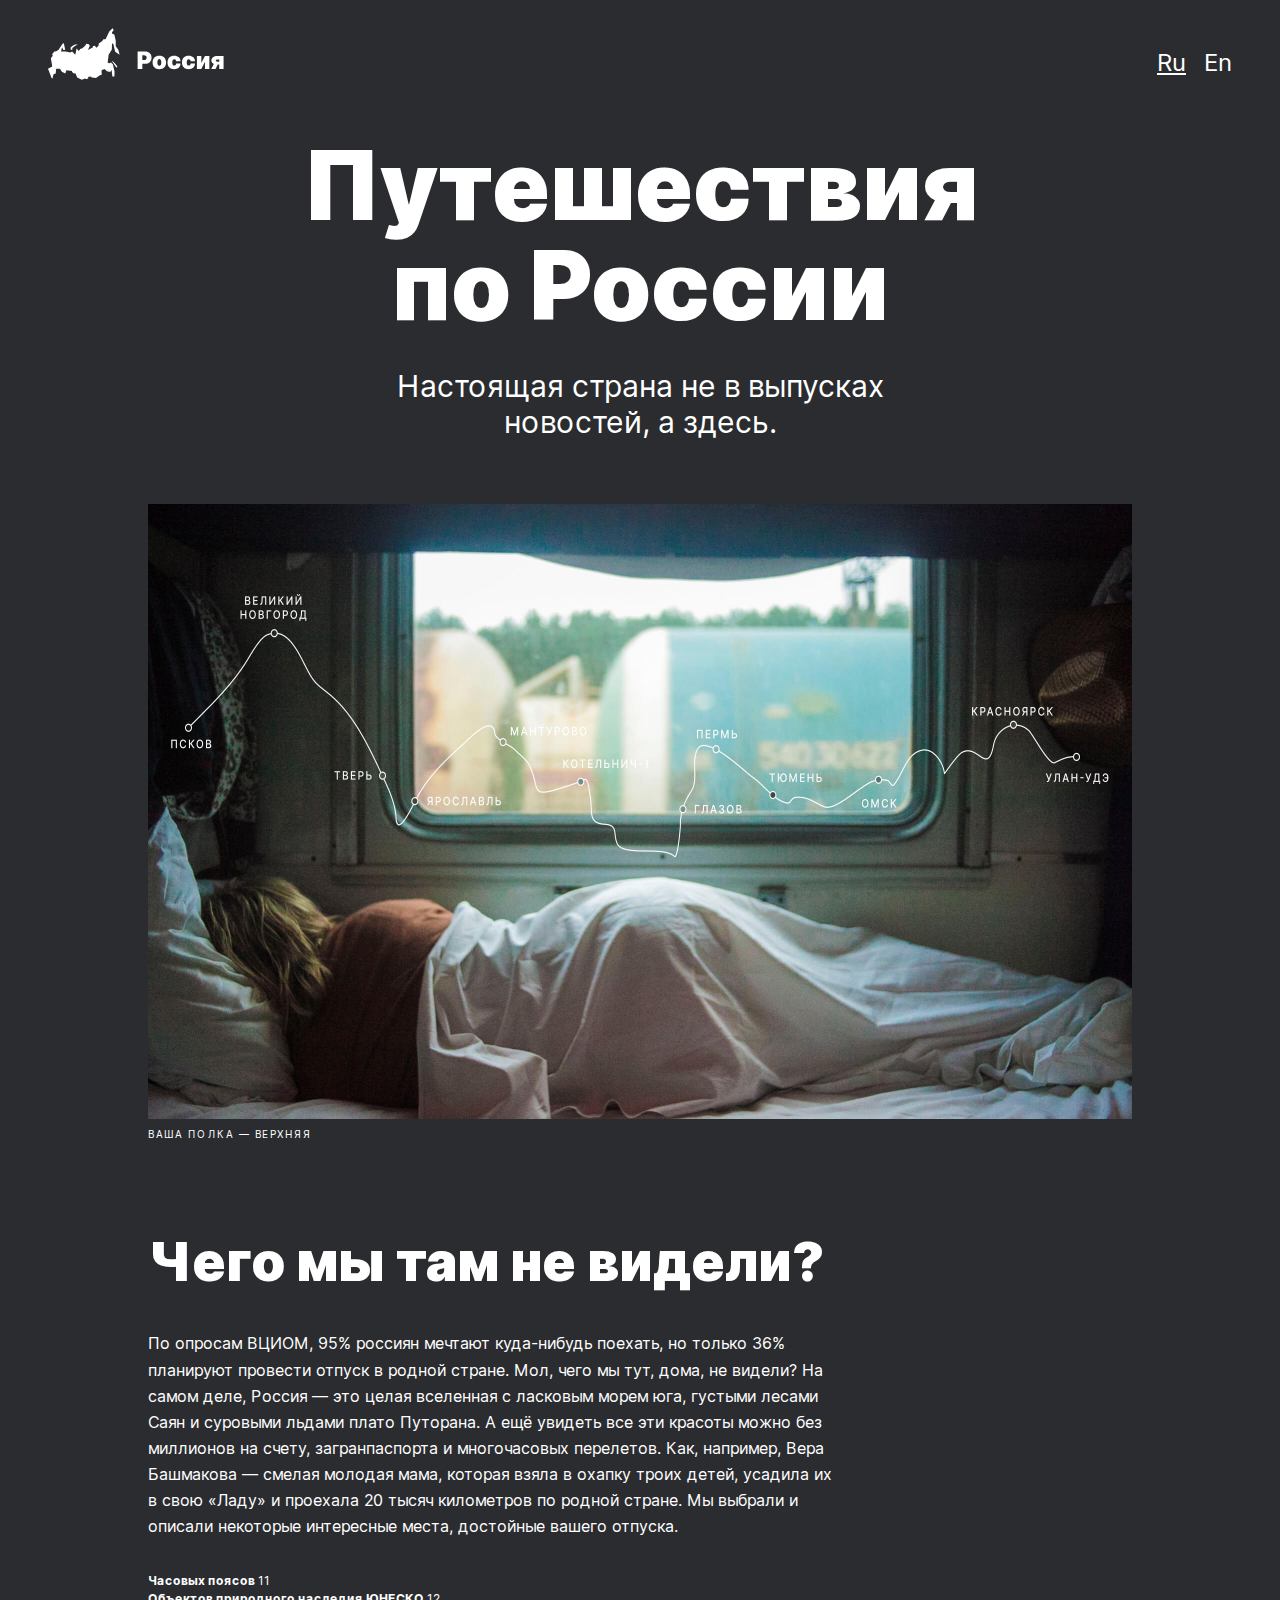
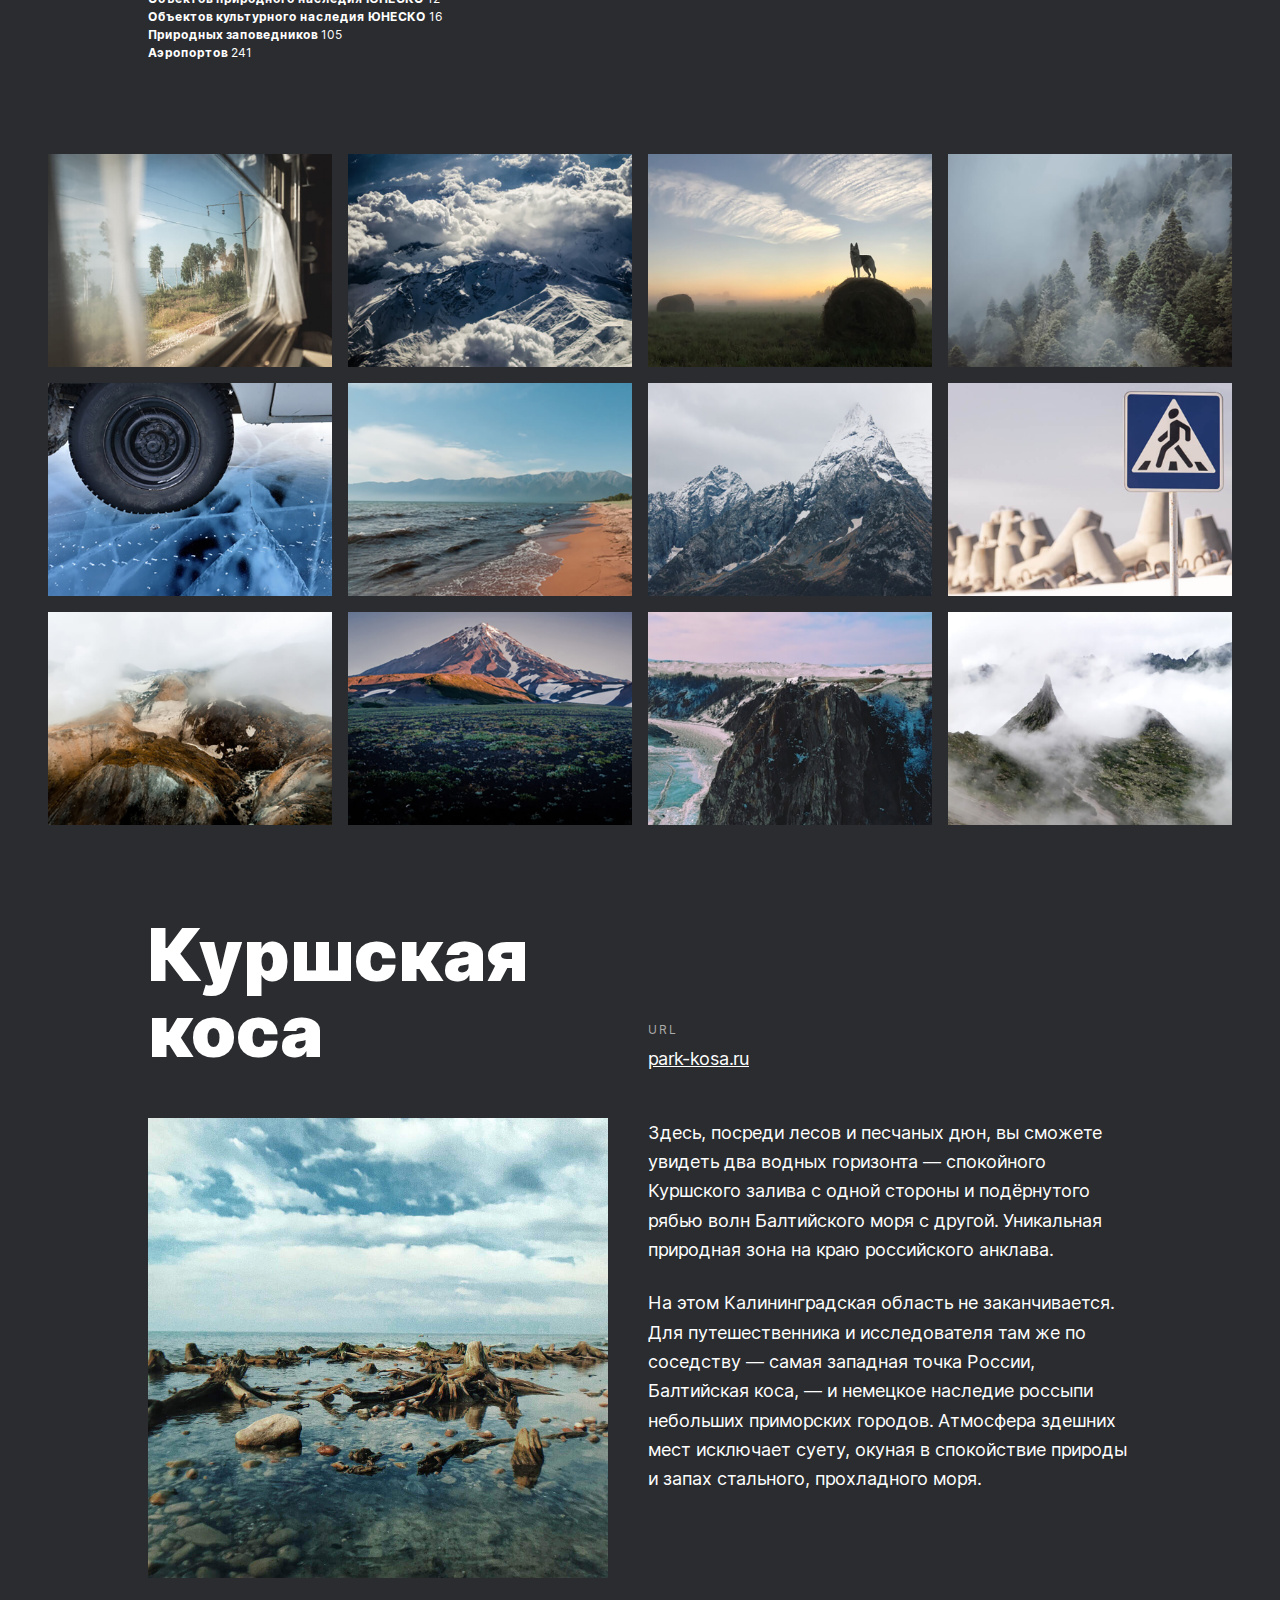
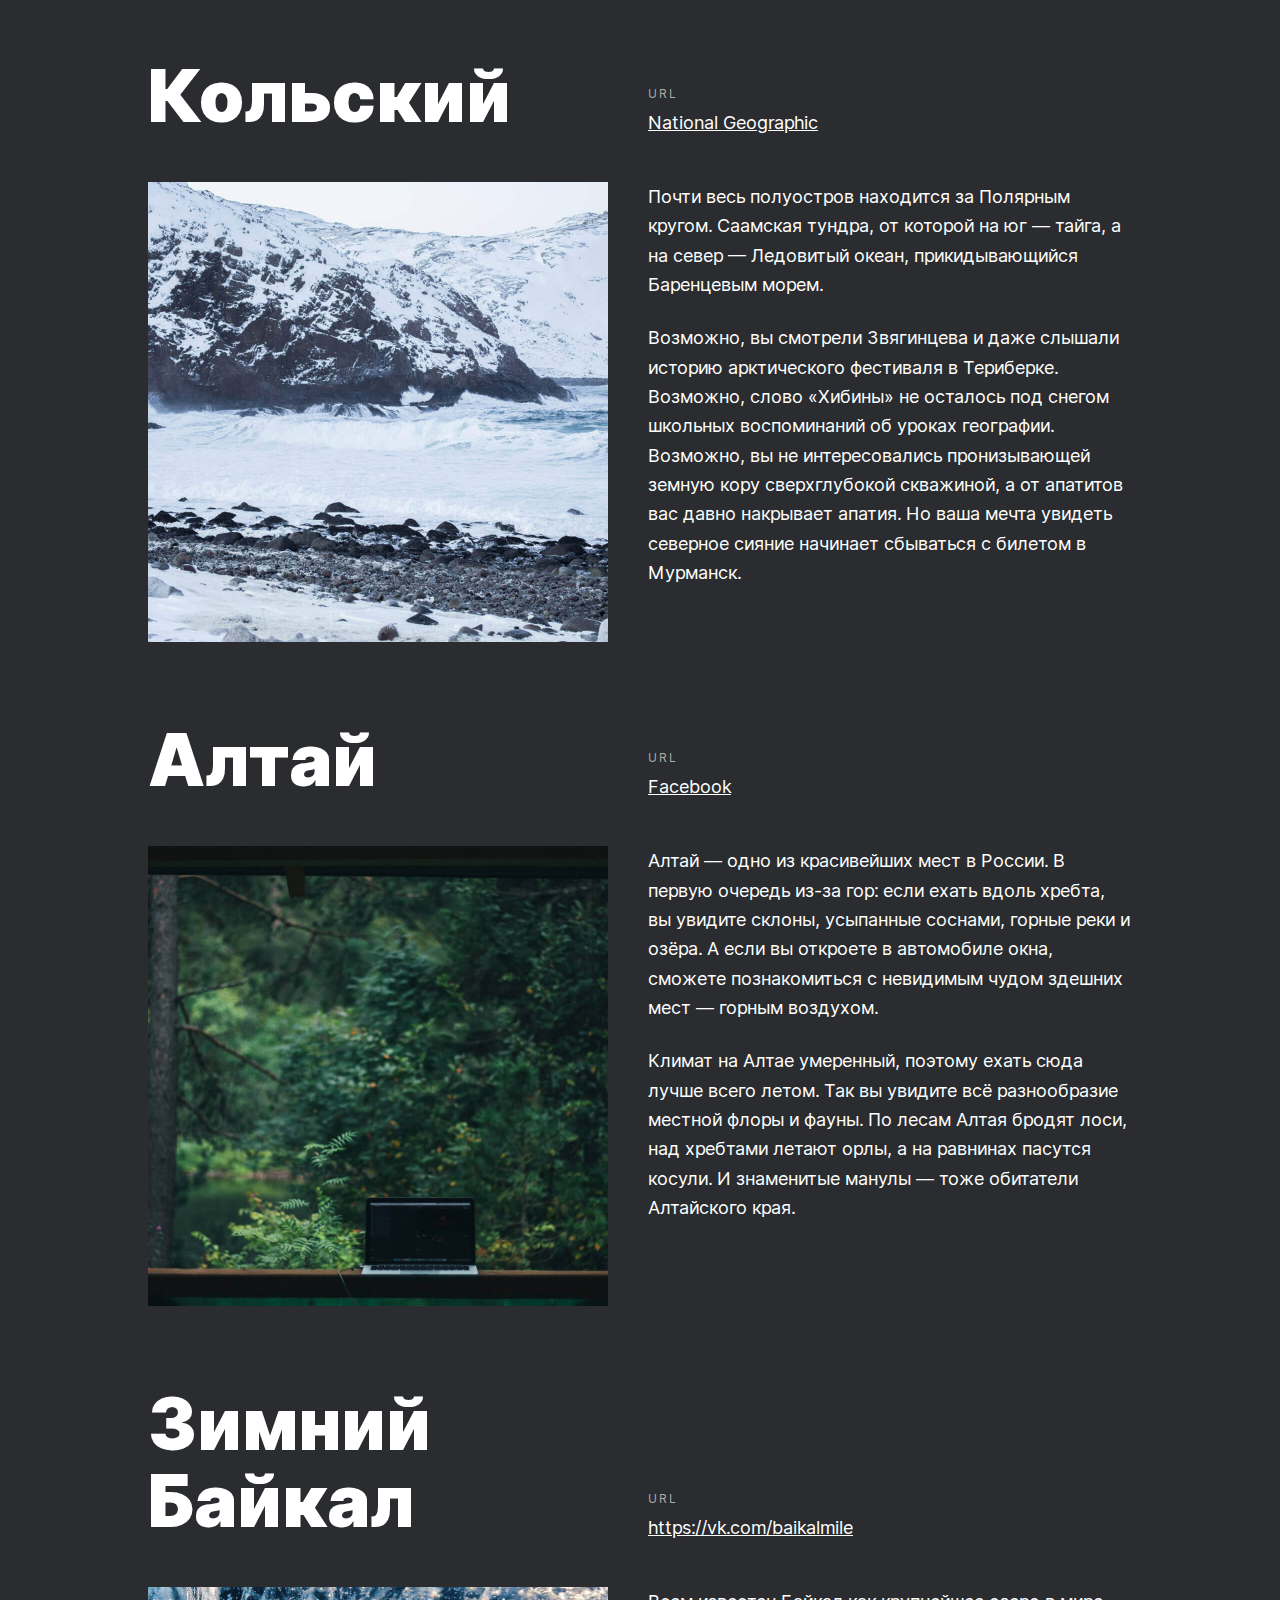
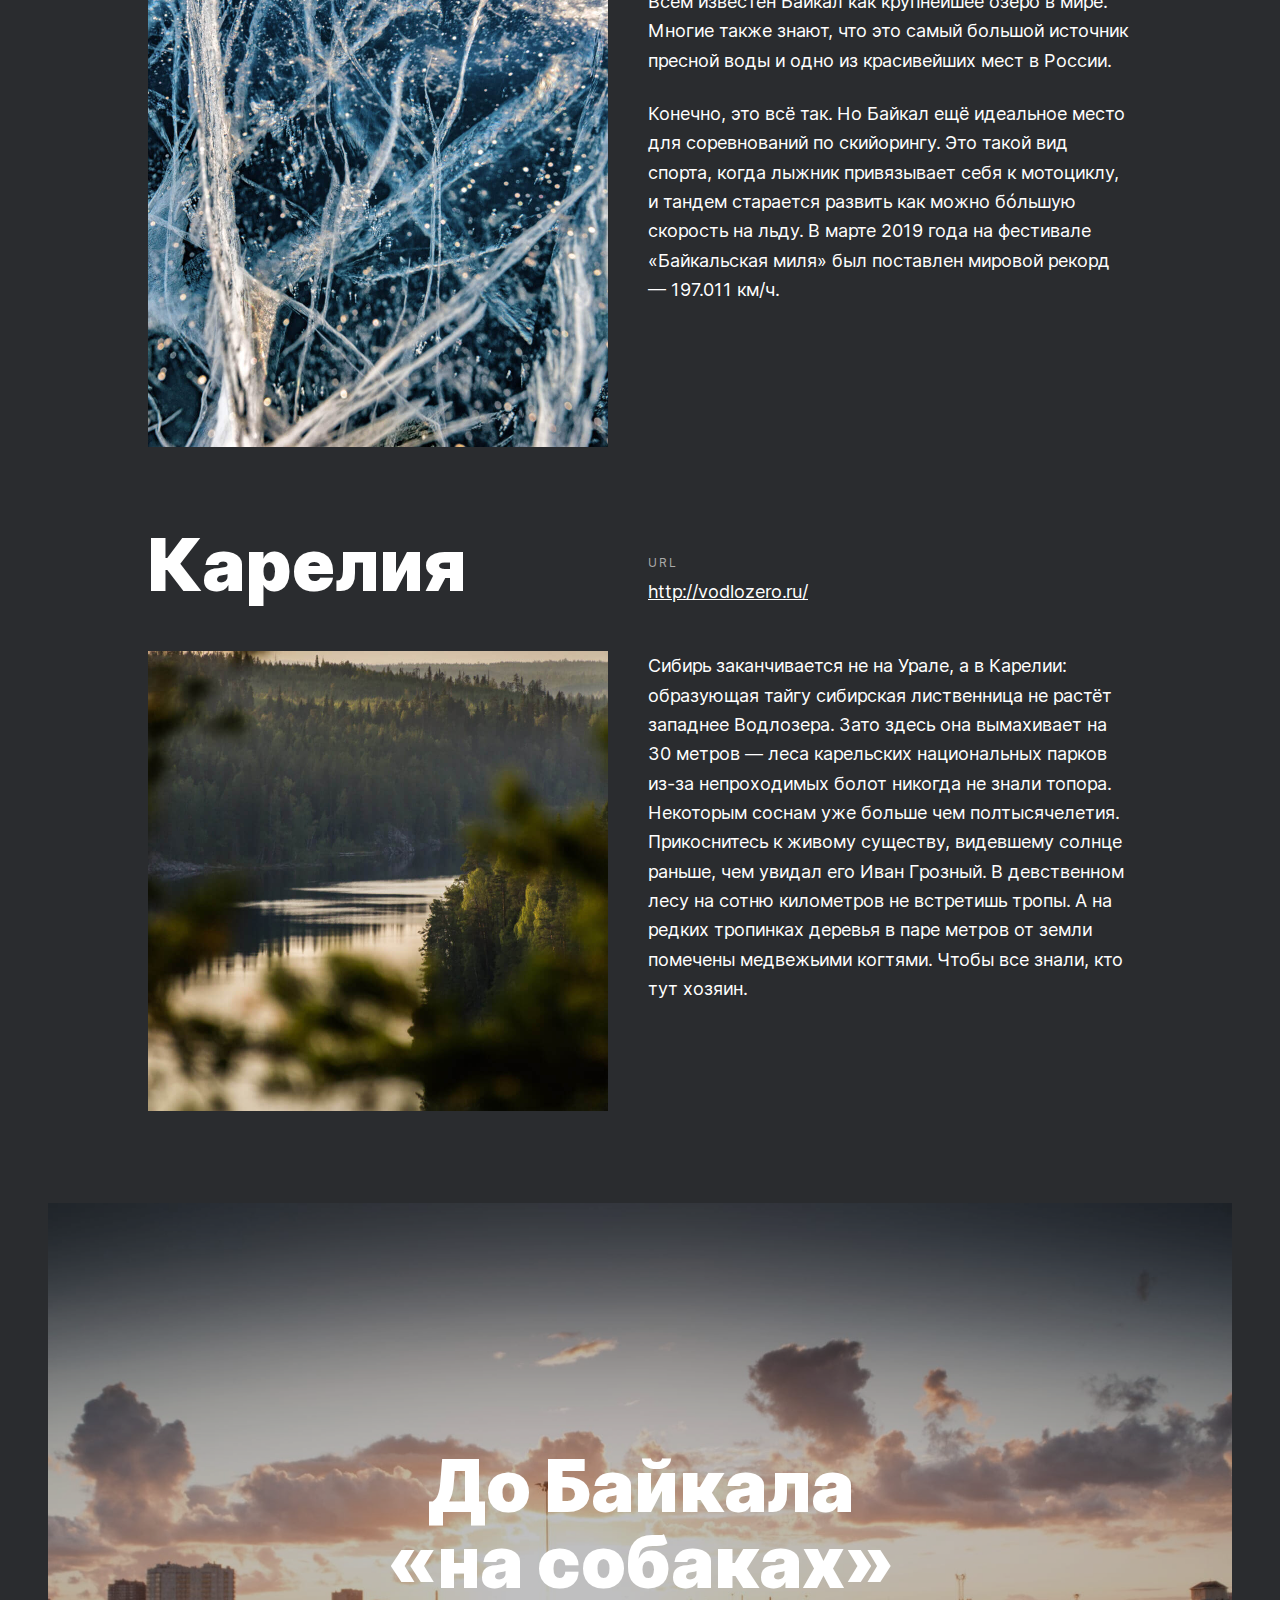
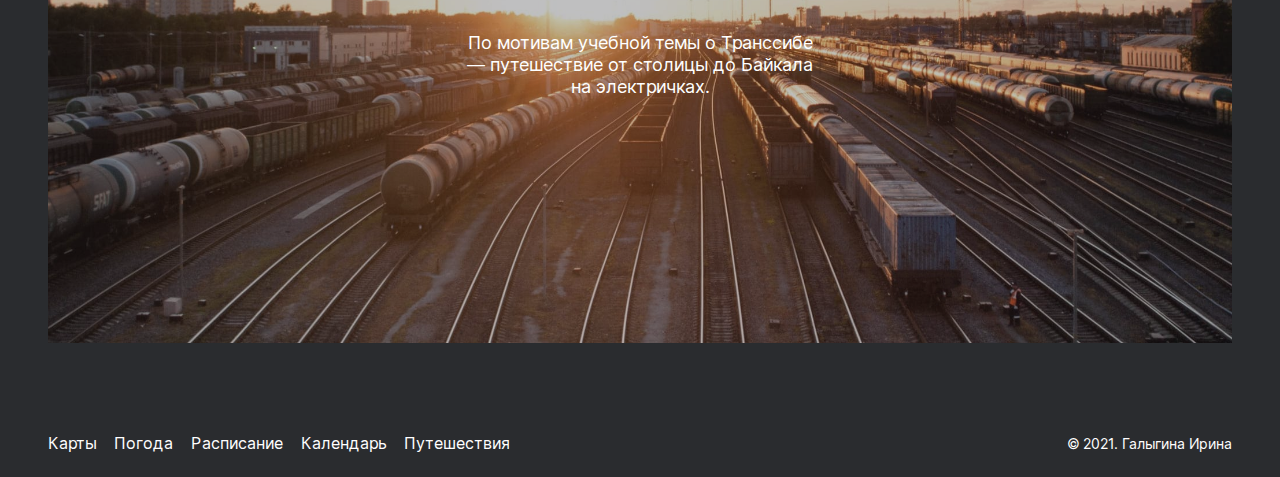
==== index.html @ 21afa01d "firs-2t" ====
<!DOCTYPE html>
<html lang="ru">
  
<head>
  <meta charset="UTF-8">
	<meta name="viewport" content="width=device-width, initial-scale=1.0">
  <meta name="Description" content="Автор: Ирина Галыгина, Проектная работа: Путешествие по России. Курс: Веб-разработка">
	<link rel="stylesheet" href="./pages/index.css">
	<title>Путешествие по России</title>
</head>
<body>
  <div class="root">
    <header class="header">
      <img class="header__logo" src="./images/header-logo.svg" alt="Логотип с изображением России">
      <ul class="header__lang-list">
        <li class="header__lang-item"><a class="header__lang-link header__lang-link_choice" href="#" lang="en">Ru</a></li>
        <li class="header__lang-item"><a class="header__lang-link" href="#" lang="en">En</a></li>
      </ul>
    </header>
    <main class="content">
      <section class="lead">
        <h1 class="lead__title">Путешествия по России</h1>
        <p class="lead__subtitle">Настоящая страна не в выпусках новостей, а здесь.</p>
        <img class="lead__image" src="./images/lead-polka.jpg" alt="Вид из окна поезда">
        <p class="lead__caption">ваша полка — верхняя</p>
      </section>
      <section class="intro">
        <h2 class="intro__title">Чего мы там не видели?</h2>
        <p class="intro__text">По опросам ВЦИОМ, 95% россиян мечтают куда-нибудь поехать,
          но только 36% планируют провести отпуск в родной стране. Мол, чего мы тут, дома,
          не видели? На самом деле, Россия — это целая вселенная с ласковым морем юга,
          густыми лесами Саян и суровыми льдами плато Путорана. А ещё увидеть все эти красоты
          можно без миллионов на счету, загранпаспорта и многочасовых перелетов. Как, например,
          Вера Башмакова — смелая молодая мама, которая взяла в охапку троих детей, усадила их
          в свою «Ладу» и проехала 20 тысяч километров по родной стране. Мы выбрали и описали
          некоторые интересные места, достойные вашего отпуска.</p>
        <ul class="intro__list">
          <li>Часовых поясов <span class="intro__list-value">11</span></li>
          <li>Объектов природного наследия ЮНЕСКО <span class="intro__list-value">12</span></li>
          <li>Объектов культурного наследия ЮНЕСКО <span class="intro__list-value">16</span></li>
          <li>Природных заповедников <span class="intro__list-value">105</span></li>
          <li>Аэропортов <span class="intro__list-value">241</span></li>
        </ul>
      </section>
      <section class="photo-grid">
        <img class="photo-grid__item" src="./images/photo-grid-train.jpg" alt="Вид из окна поезда">
        <img class="photo-grid__item" src="./images/photo-grid-atharva-tulsi.jpg" alt="Горная вершина в облаках">
        <img class="photo-grid__item" src="./images/photo-grid-tuman.jpg" alt="Волк на стоге сена">
        <img class="photo-grid__item" src="./images/photo-grid-sochi.jpg" alt="Туманный лес">
        <img class="photo-grid__item" src="./images/photo-grid-arisa.jpg" alt="Колесо автомобиля, который стоит на льду">
        <img class="photo-grid__item" src="./images/photo-grid-baikal.jpg" alt="Песчаный берег Байкала">
        <img class="photo-grid__item" src="./images/photo-grid-elbrus.jpg" alt="Эльбрус">
        <img class="photo-grid__item" src="./images/photo-grid-kondratiev.jpg" alt="Знак 'Пешеходный переход' на фоне конусов">
        <img class="photo-grid__item" src="./images/photo-grid-kamchatka-1.jpg" alt="Горы Камчатки">
        <img class="photo-grid__item" src="./images/photo-grid-kamchatka-2.jpg" alt="Гора на Камчатке">
        <img class="photo-grid__item" src="./images/photo-grid-baikal-2.jpg" alt="Горы Байкала">
        <img class="photo-grid__item" src="./images/photo-grid-ergaki.jpg" alt="Горы Ергаки">
      </section>
      <section class="places">
        <div class="place">
          <h2 class="place__title">Куршская коса</h2>
          <div class="place__website">
            <p class="place__url-heading">URL</p>
            <a class="place__link" href="https://park-kosa.ru">park-kosa.ru</a>
          </div>
          <img class="place__image" src="./images/place-kosa.jpg" alt="Фотография побережья Куршской косы">
          <div class="place__paragraphs">
            <p class="place__paragraph">Здесь, посреди лесов и песчаных дюн, вы сможете увидеть
              два водных горизонта — спокойного Куршского залива с одной стороны и подёрнутого
              рябью волн Балтийского моря с другой. Уникальная природная зона на краю российского анклава.</p>
            <p class="place__paragraph">На этом Калининградская область не заканчивается. Для путешественника
              и исследователя там же по соседству — самая западная точка России, Балтийская коса, — и немецкое
              наследие россыпи небольших приморских городов. Атмосфера здешних мест исключает суету, окуная
              в спокойствие природы и запах стального, прохладного моря.</p>
          </div>
        </div>
        <div class="place">
          <h2 class="place__title">Кольский</h2>
          <div class="place__website">
            <p class="place__url-heading">URL</p>
            <a class="place__link" href="https://yourshot.nationalgeographic.com/photos/?keywords=kolskiy">National Geographic</a>
          </div>
          <img class="place__image" src="./images/place-kolsky.jpg" alt="Фотография заснеженных горных вершин на Кольском полуострове">
          <div class="place__paragraphs">
            <p class="place__paragraph">Почти весь полуостров находится за Полярным кругом. Саамская тундра,
              от которой на юг — тайга, а на север — Ледовитый океан, прикидывающийся Баренцевым морем.</p>
            <p class="place__paragraph">Возможно, вы смотрели Звягинцева и даже слышали историю арктического
              фестиваля в Териберке. Возможно, слово «Хибины» не осталось под снегом школьных воспоминаний
              об уроках географии. Возможно, вы не интересовались пронизывающей земную кору сверхглубокой скважиной,
              а от апатитов вас давно накрывает апатия. Но ваша мечта увидеть северное сияние начинает сбываться с
              билетом в Мурманск.</p>
          </div>
        </div>
        <div class="place">
          <h2 class="place__title">Алтай</h2>
          <div class="place__website">
            <p class="place__url-heading">URL</p>
            <a class="place__link" href="https://www.facebook.com/vera.bashmakova/posts/10156011613718822">Facebook</a>
          </div>
          <img class="place__image" src="./images/place-altai.jpg" alt="Фотография вид из окна на Алтайский лес с ноутбуком на фоне">
          <div class="place__paragraphs">
            <p class="place__paragraph">Алтай — одно из красивейших мест в России.
              В первую очередь из-за гор: если ехать вдоль хребта, вы увидите склоны, усыпанные соснами, горные реки и озёра.
              А если вы откроете в автомобиле окна, сможете познакомиться с невидимым чудом здешних мест — горным воздухом.</p>
            <p class="place__paragraph">Климат на Алтае умеренный, поэтому ехать сюда лучше всего летом. Так вы увидите всё
              разнообразие местной флоры и фауны. По лесам Алтая бродят лоси, над хребтами летают орлы, а на равнинах пасутся
              косули. И знаменитые манулы — тоже обитатели Алтайского края.</p>
          </div>
        </div>
        <div class="place">
          <h2 class="place__title">Зимний Байкал</h2>
          <div class="place__website">
            <p class="place__url-heading">URL</p>
            <a class="place__link" href="https://vk.com/baikalmile">https://vk.com/baikalmile</a>
          </div>
          <img class="place__image" src="./images/place-winter-baikal.jpg" alt="Фотография прозрачного льда замерзшего Байкала">
          <div class="place__paragraphs">
            <p class="place__paragraph">Всем известен Байкал как крупнейшее озеро
              в мире. Многие также знают, что это самый большой источник пресной воды и одно из красивейших мест в России.</p>
            <p class="place__paragraph">Конечно, это всё так. Но Байкал ещё идеальное место для соревнований по скийорингу. Это такой
              вид спорта, когда лыжник привязывает себя к мотоциклу, и тандем старается развить как можно бóльшую скорость на льду.
              В марте 2019 года на фестивале «Байкальская миля» был поставлен мировой рекорд — 197.011 км/ч.</p>
          </div>
        </div>
        <div class="place">
          <h2 class="place__title">Карелия</h2>
          <div class="place__website">
            <p class="place__url-heading">URL</p>
            <a class="place__link" href="http://vodlozero.ru">http://vodlozero.ru/</a>
          </div>
          <img class="place__image" src="./images/place-karelia.jpg" alt="Фотография побережья реки и лес Карелии">
          <div class="place__paragraphs">
            <p class="place__paragraph">Сибирь заканчивается не на Урале, а в Карелии: образующая тайгу сибирская лиственница
              не растёт западнее Водлозера. Зато здесь она вымахивает на 30 метров — леса карельских национальных парков из-за
              непроходимых болот никогда не знали топора. Некоторым соснам уже больше чем полтысячелетия. Прикоснитесь к живому
              существу, видевшему солнце раньше, чем увидал его Иван Грозный.
              В девственном лесу на сотню километров не встретишь тропы. А на редких тропинках деревья в паре метров от земли
              помечены медвежьими когтями. Чтобы все знали, кто тут хозяин.</p>
          </div>
        </div>
      </section>
      <section class="cover">
        <a class="cover__background" href="https://stampsy.com/na-elektrichkakh-do-baikala">
          <h2 class="cover__title">До Байкала «на собаках»</h2>
          <p class="cover__subtitle">По мотивам учебной темы о Транссибе — путешествие от столицы
            до Байкала на электричках.</p></a>
      </section>
    </main>
    <footer class="footer">
      <nav>
          <ul class="footer__links">
              <li class="footer__list">
                  <a href="https://yandex.ru/maps" class="footer__link">Карты</a>
              </li>
              <li class="footer__list">
                  <a href="https://yandex.ru/pogoda" class="footer__link">Погода</a>
              </li >
              <li class="footer__list">
                  <a href="https://rasp.yandex.ru" class="footer__link">Расписание</a>
              </li>
              <li class="footer__list">
                  <a href="https://calendar.yandex.ru" class="footer__link">Календарь</a>
              </li>
              <li class="footer__list">
                  <a href="https://travel.yandex.ru" class="footer__link">Путешествия</a>
              </li>
          </ul>
      </nav>
      <p class="footer__copyright">&#169; 2021. Галыгина Ирина</p>
  </footer>
  </div>
</body>
</html>
---- pages/index.css ----
@import url(../vendor/normalize.css);

@import url(../fonts/inter.css);

@import url(../blocks/root/root.css);

@import url(../blocks/header/header.css);
@import url(../blocks/header/__logo/header__logo.css);
@import url(../blocks/header/__lang-list/header__lang-list.css);
@import url(../blocks/header/__lang-item/header__lang-item.css);
@import url(../blocks/header/__lang-link/header__lang-link.css);
@import url(../blocks/header/__lang-link/_choice/header__lang-link_choice.css);

@import url(../blocks/lead/lead.css);
@import url(../blocks/lead/__title/lead__title.css);
@import url(../blocks/lead/__subtitle/lead__subtitle.css);
@import url(../blocks/lead/__figure/lead__figure.css);
@import url(../blocks/lead/__image/lead__image.css);
@import url(../blocks/lead/__caption/lead__caption.css);

@import url(../blocks/intro/intro.css);
@import url(../blocks/intro/__title/intro__title.css);
@import url(../blocks/intro/__text/intro__text.css);
@import url(../blocks/intro/__list/intro__list.css);
@import url(../blocks/intro/__list-value/intro__list-value.css);

@import url(../blocks/photo-grid/photo-grid.css);
@import url(../blocks/photo-grid/__list/photo-grid__list.css);
@import url(../blocks/photo-grid/__item/photo-grid__item.css);

@import url(../blocks/places/places.css);

@import url(../blocks/place/place.css);
@import url(../blocks/place/__title/place__title.css);
@import url(../blocks/place/__website/place__website.css);
@import url(../blocks/place/__url-heading/place__url-heading.css);
@import url(../blocks/place/__link/place__link.css);
@import url(../blocks/place/__image/place__image.css);
@import url(../blocks/place/__paragraphs/place__paragraphs.css);
@import url(../blocks/place/__paragraph/place__paragraph.css);

@import url(../blocks/cover/cover.css);
@import url(../blocks/cover/__background/cover__background.css);
@import url(../blocks/cover/__title/cover__title.css);
@import url(../blocks/cover/__subtitle/cover__subtitle.css);

@import url(../blocks/footer/footer.css);
@import url(../blocks/footer/__links/footer__links.css);
@import url(../blocks/footer/__list/footer__list.css);
@import url(../blocks/footer/__link/footer__link.css);
@import url(../blocks/footer/__copyright/footer__copyright.css);
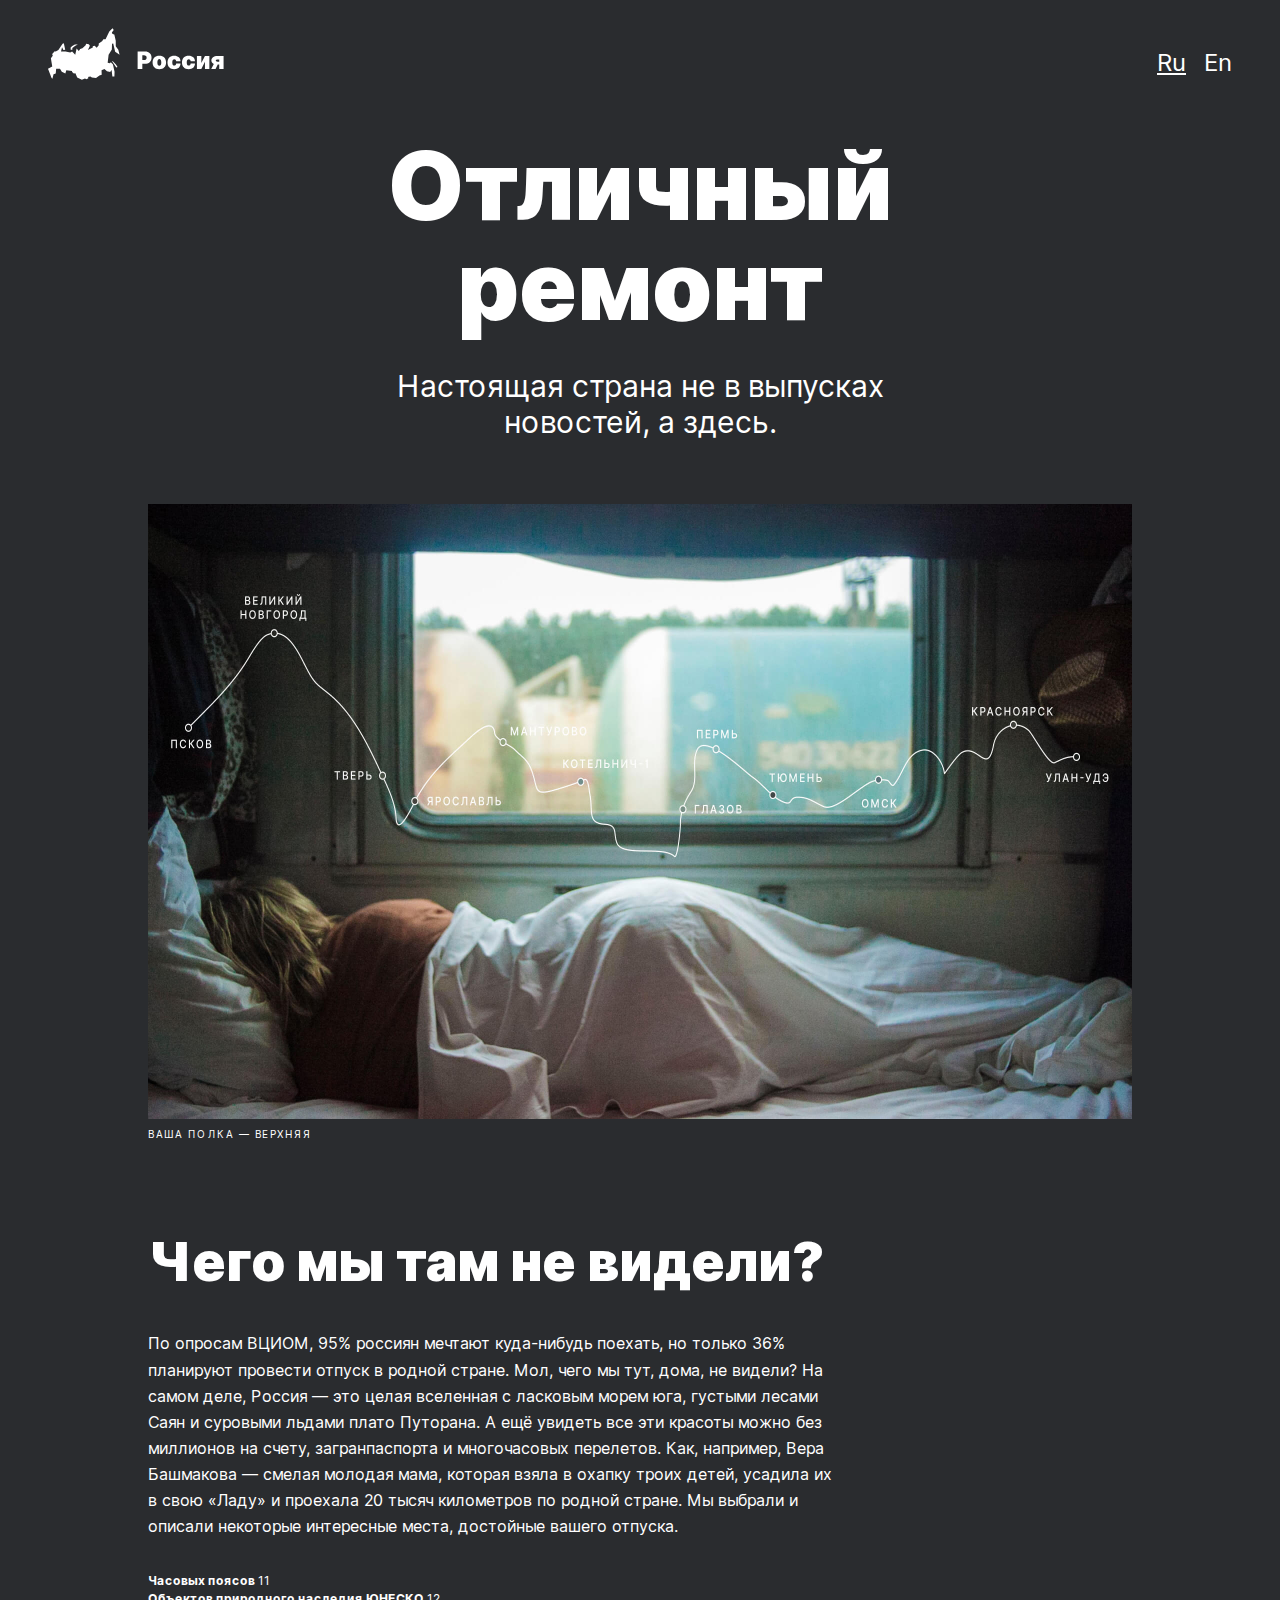
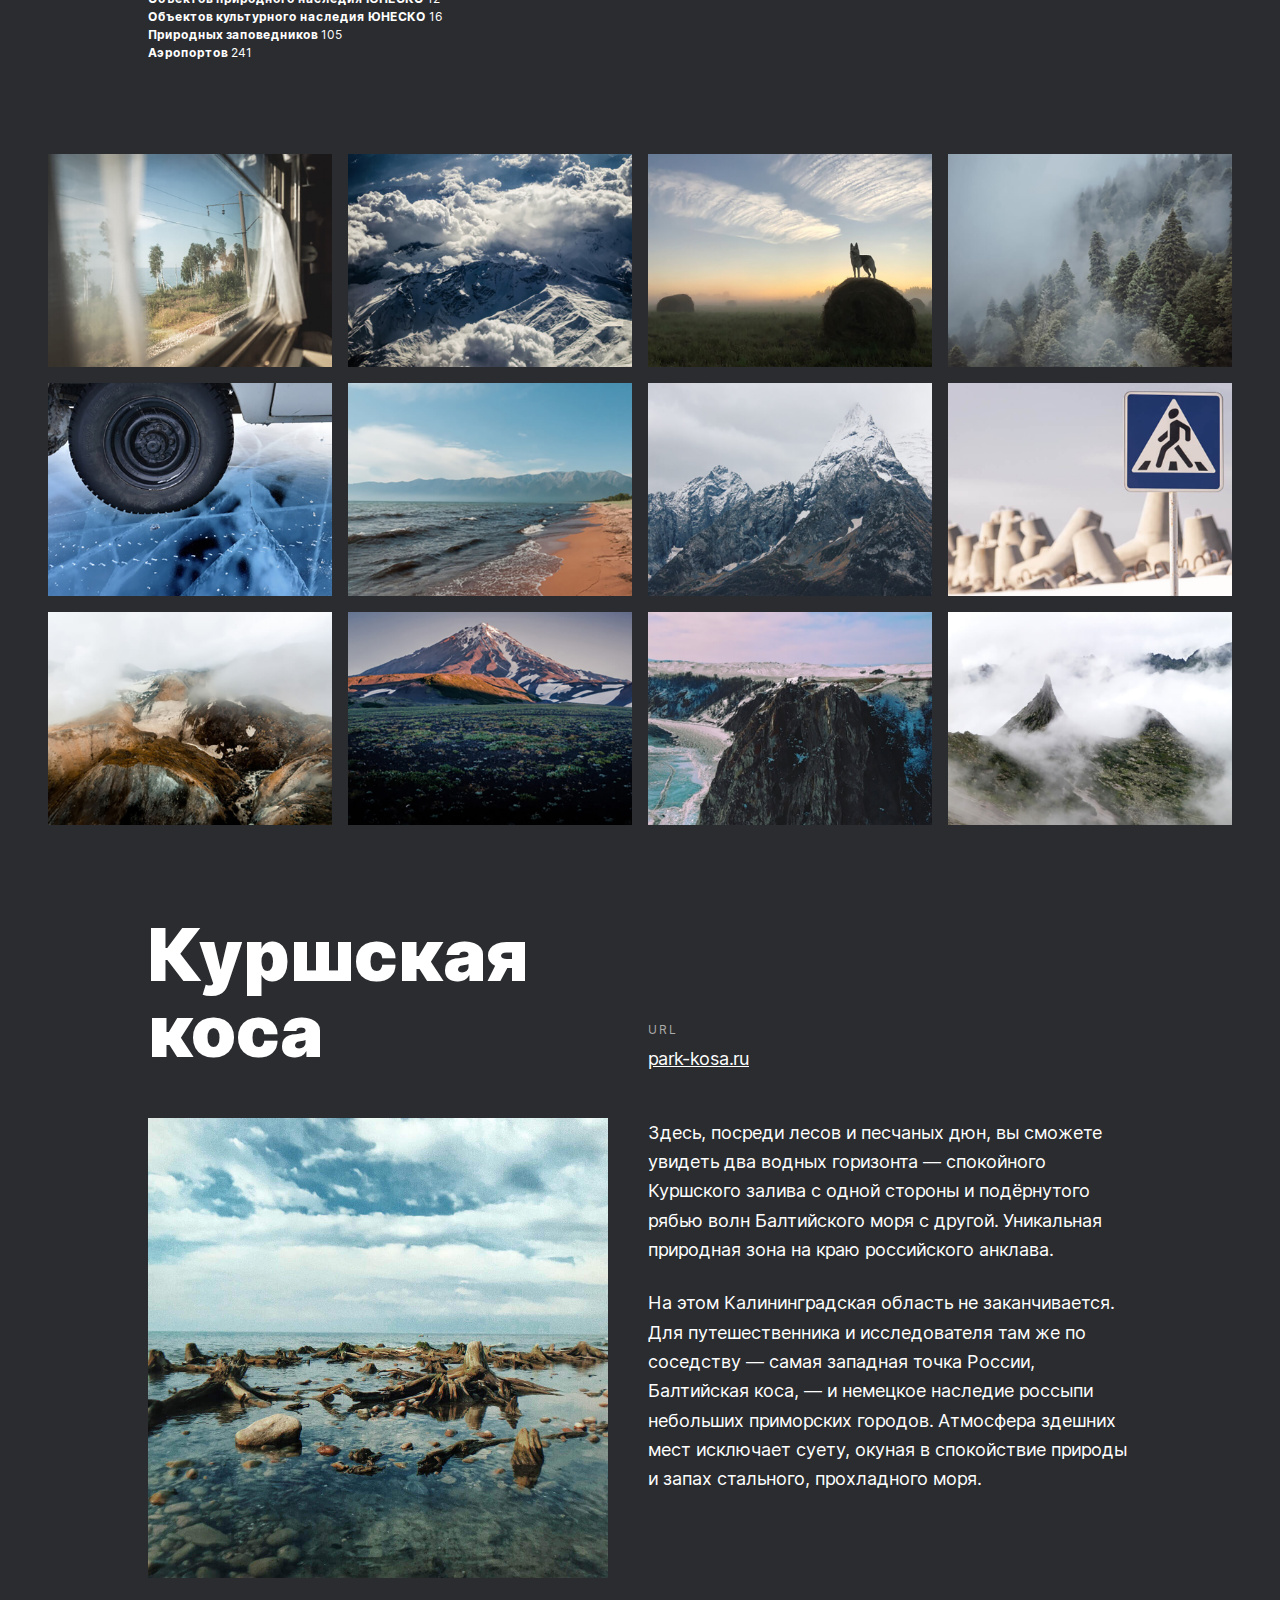
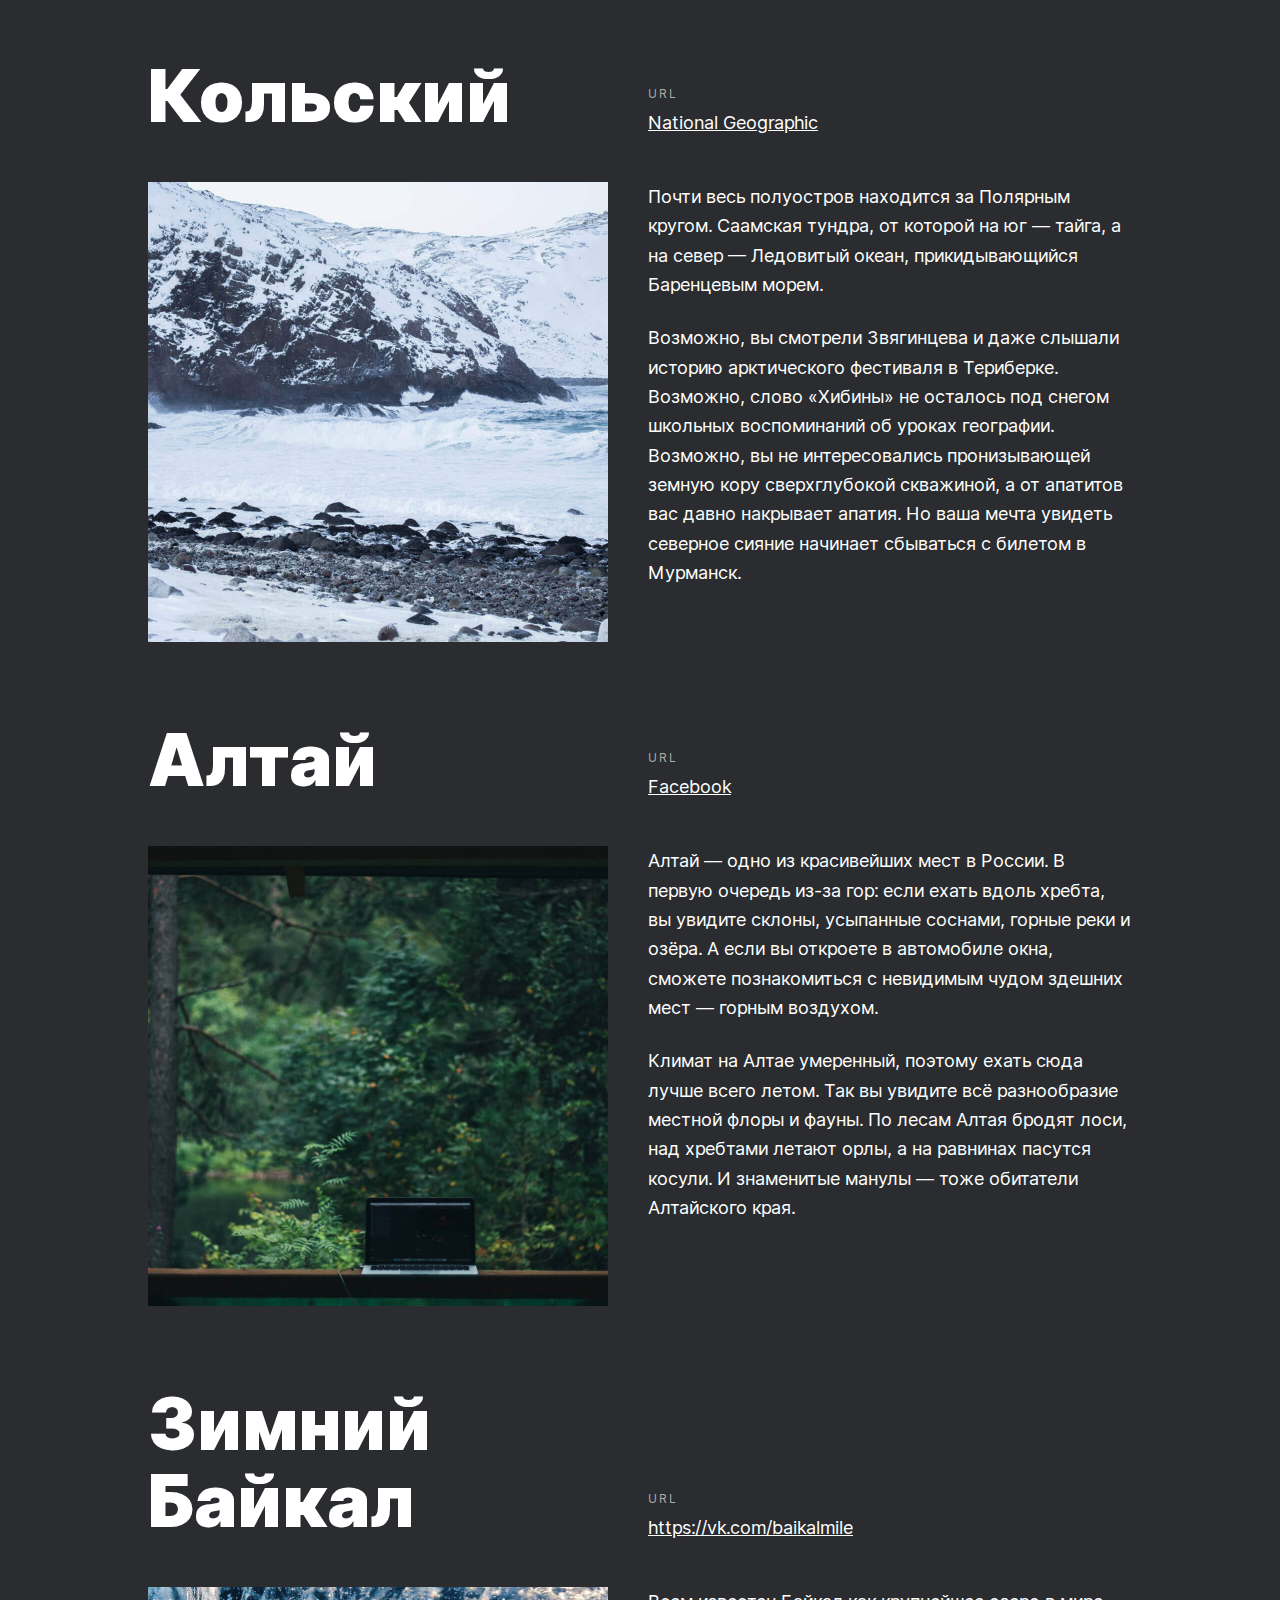
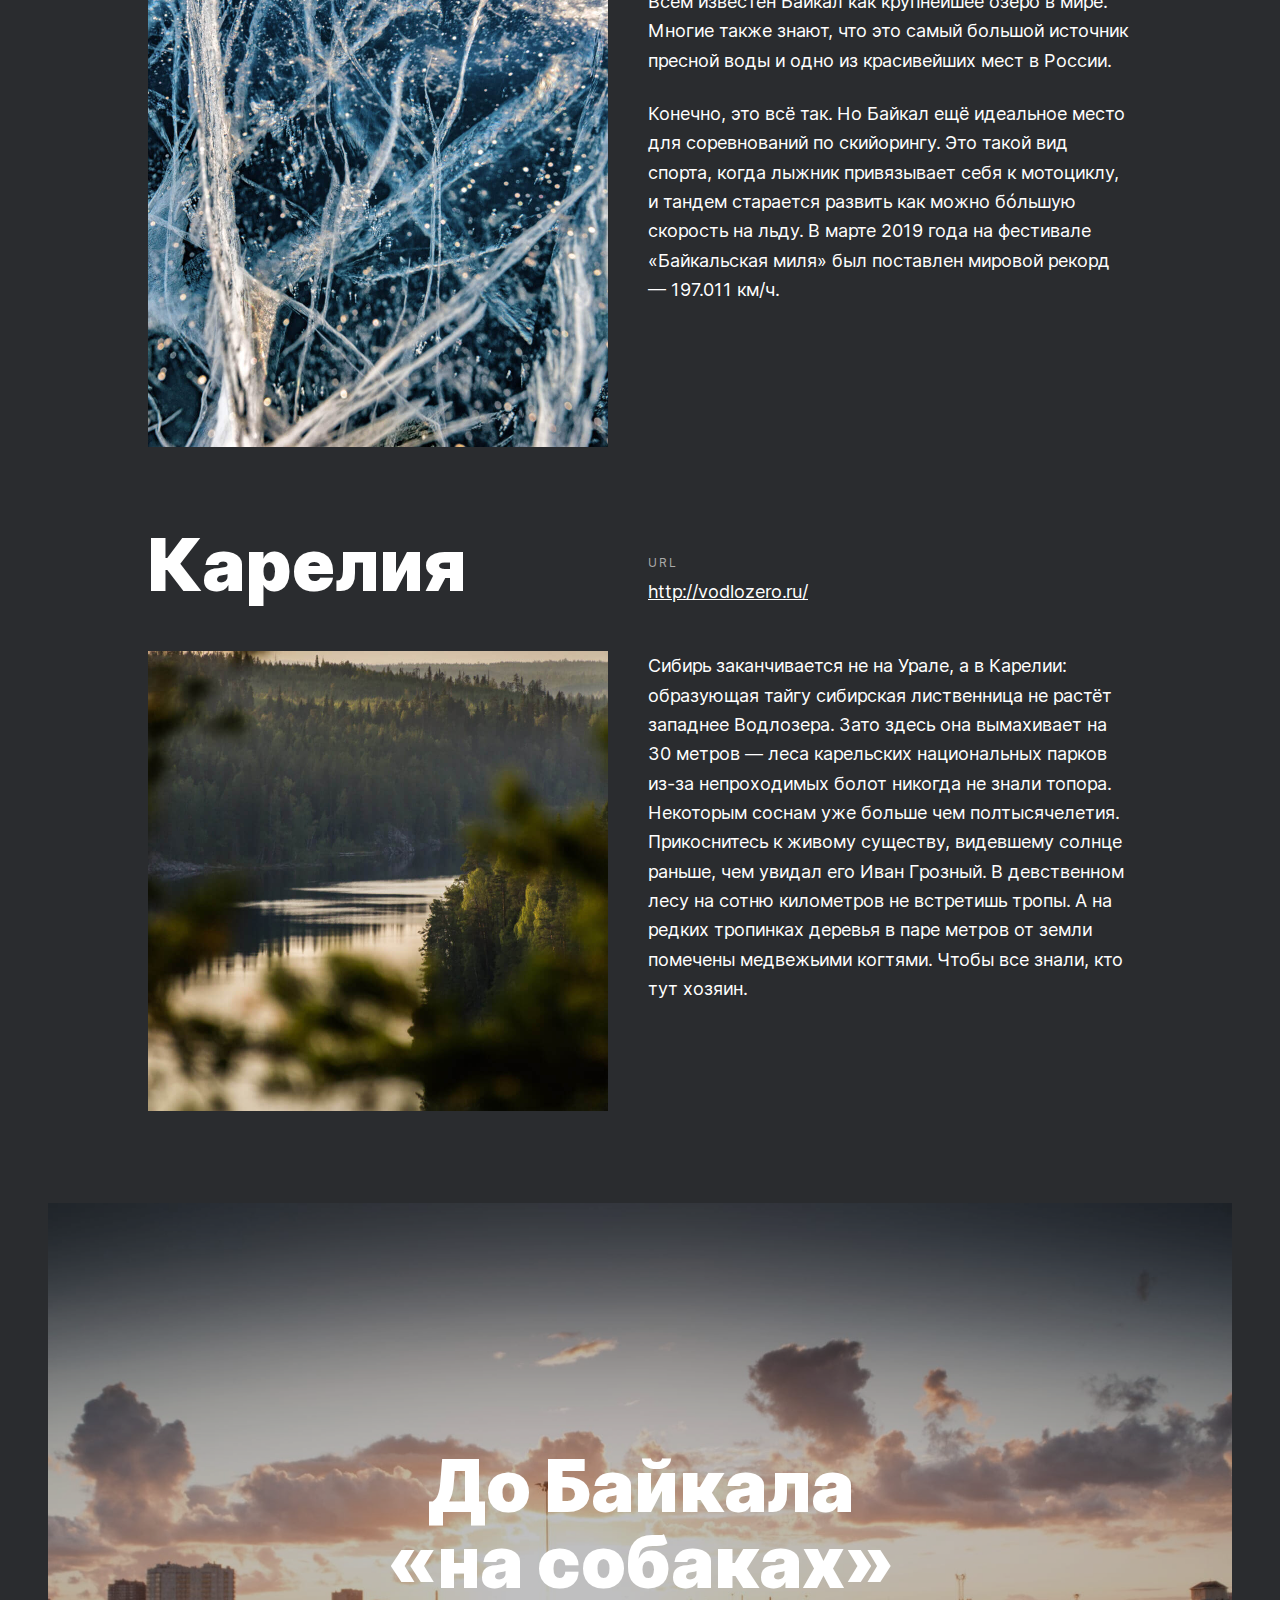
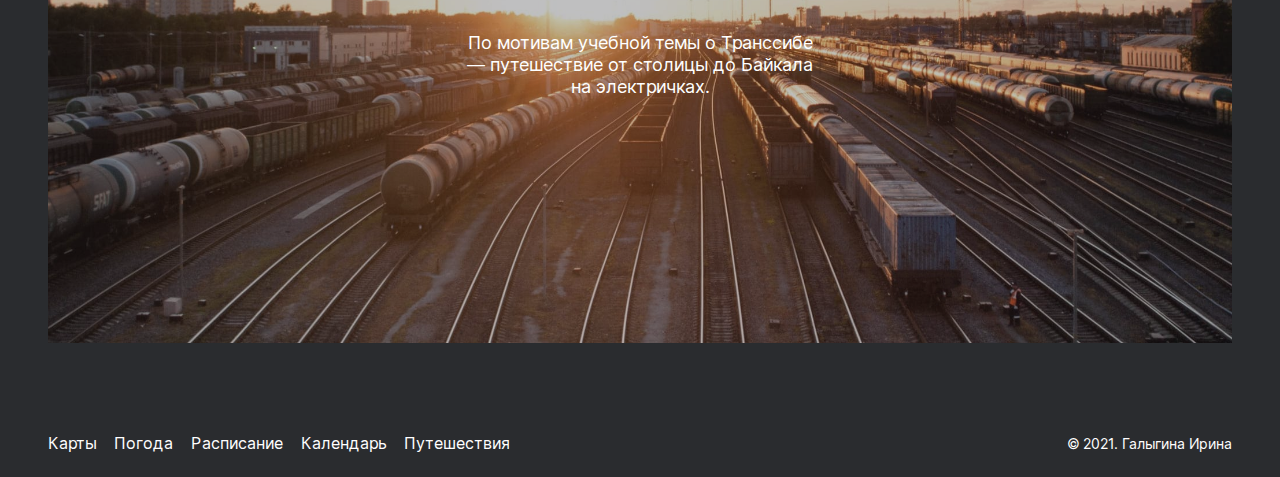
==== commit 68888a03: "remont" ====
--- a/index.html
+++ b/index.html
@@ -19,7 +19,7 @@
     </header>
     <main class="content">
       <section class="lead">
-        <h1 class="lead__title">Путешествия по России</h1>
+        <h1 class="lead__title">Отличный ремонт</h1>
         <p class="lead__subtitle">Настоящая страна не в выпусках новостей, а здесь.</p>
         <img class="lead__image" src="./images/lead-polka.jpg" alt="Вид из окна поезда">
         <p class="lead__caption">ваша полка — верхняя</p>
